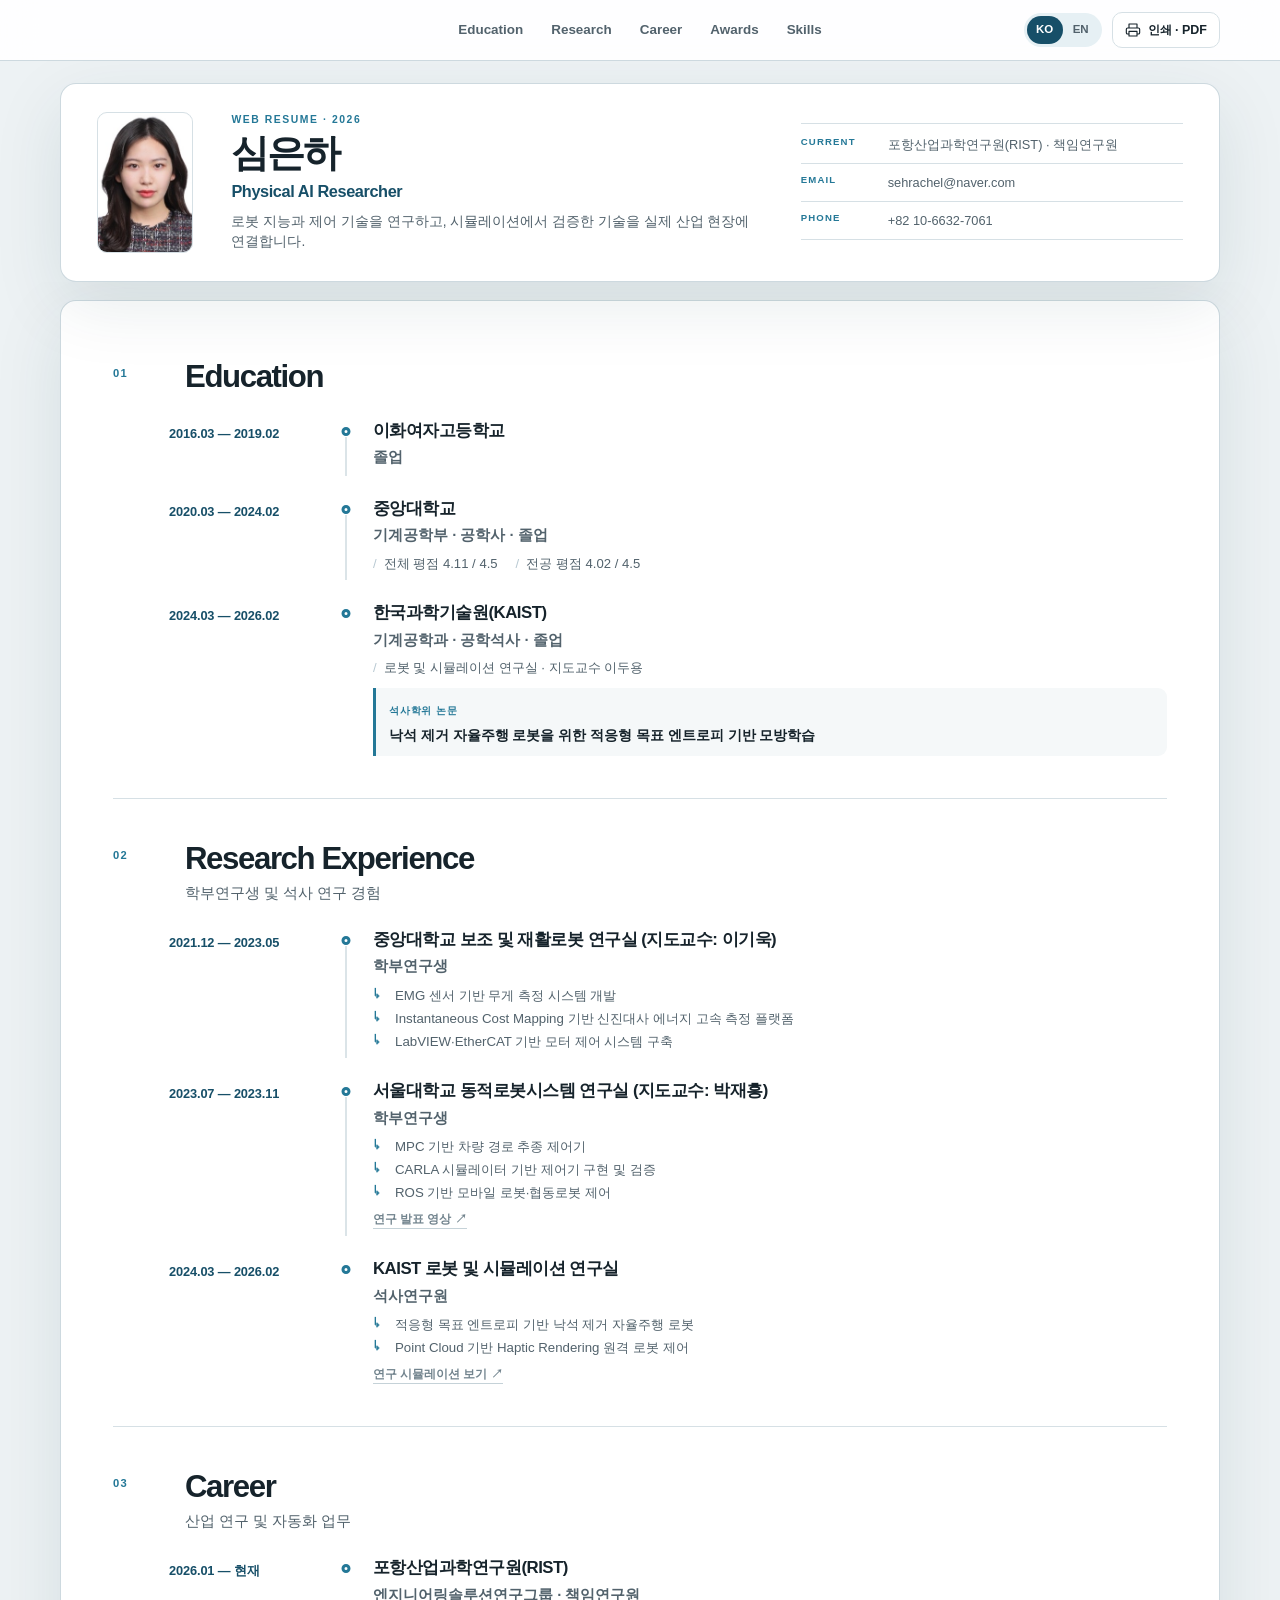
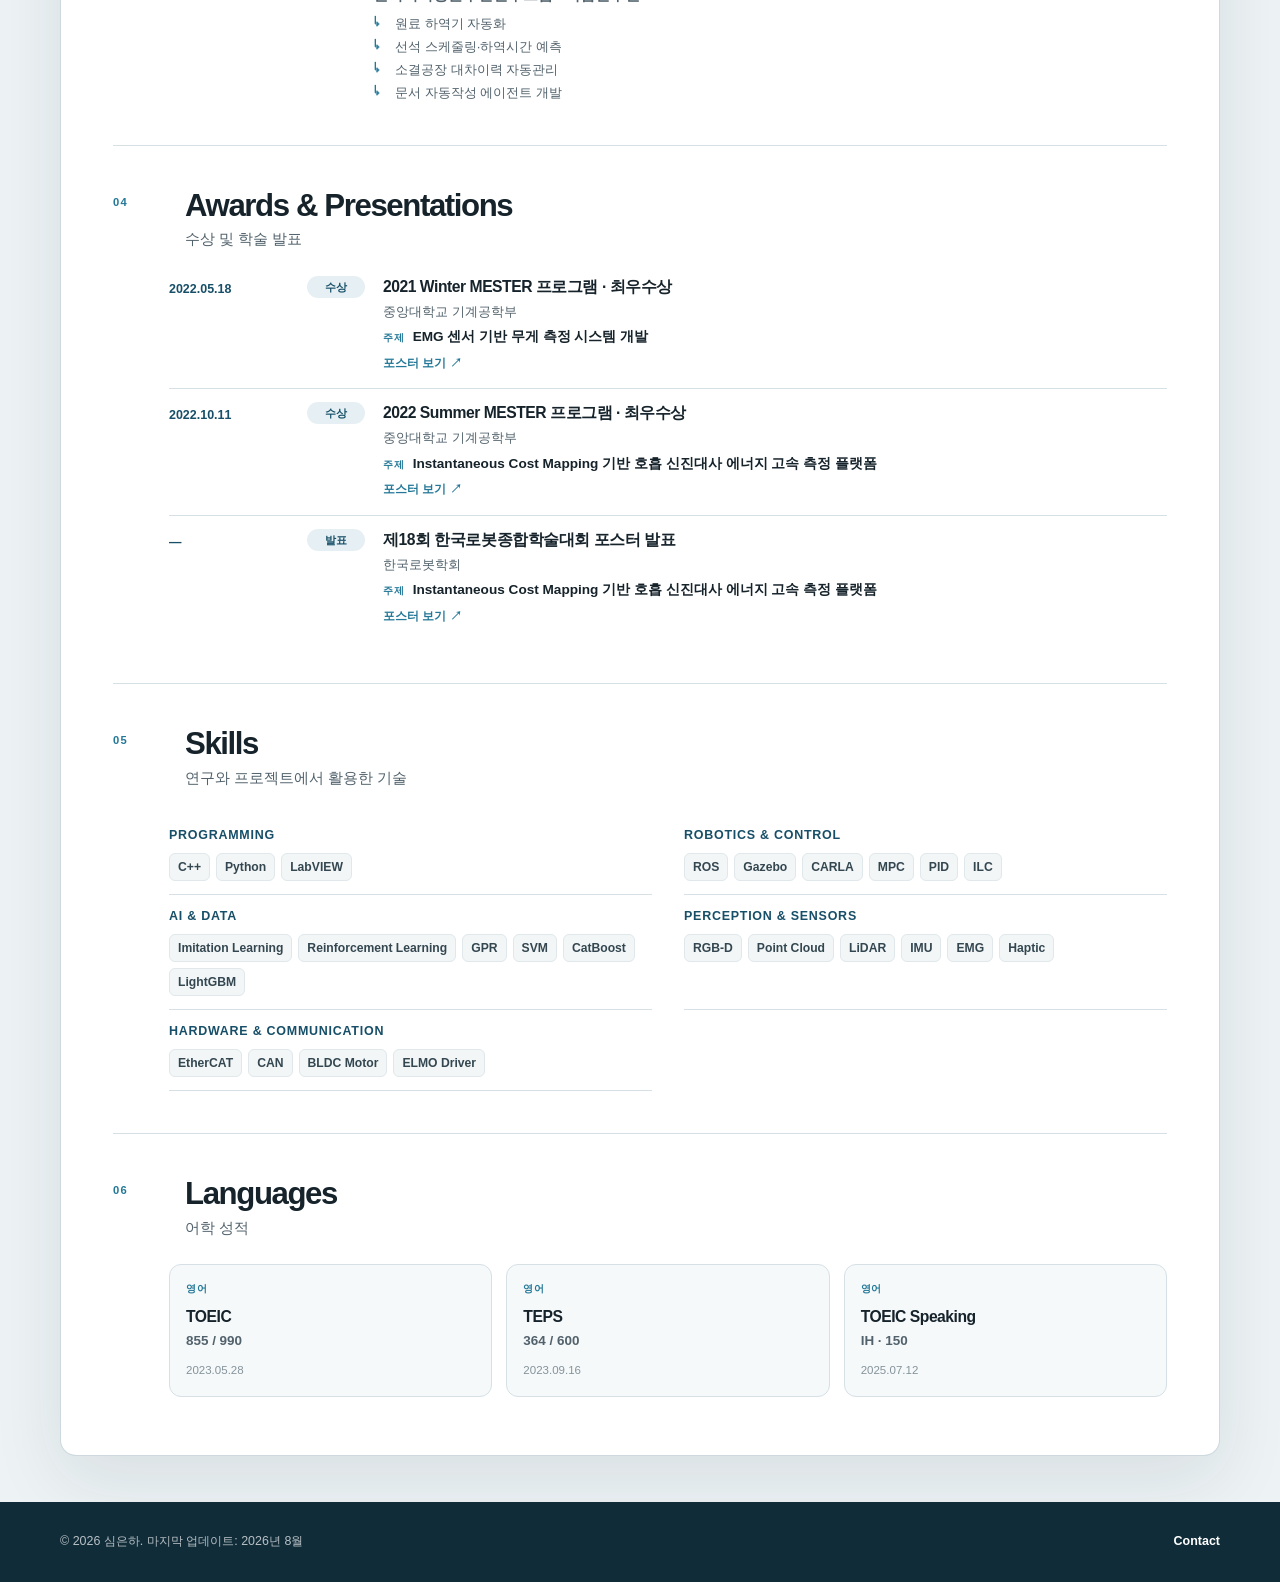
==== index.html @ fd754470 "Add files via upload Deploy web resume" ====
<!doctype html>
<html lang="ko">
  <head>
    <meta charset="UTF-8" />
    <meta name="viewport" content="width=device-width, initial-scale=1.0" />
    <meta
      name="description"
      content="Physical AI와 로봇 시스템을 연구하는 심은하의 웹 이력서입니다."
    />
    <meta name="theme-color" content="#174f68" />
    <meta property="og:type" content="profile" />
    <meta property="og:title" content="심은하 | Web Resume" />
    <meta
      property="og:description"
      content="Education, research experience, career, awards, and technical skills."
    />
    <title>심은하 | Web Resume</title>
    <link rel="stylesheet" href="assets/styles.css" />
    <script src="assets/profile-photo.js" defer></script>
    <script src="assets/resume-data.js" defer></script>
    <script src="assets/app.js" defer></script>
  </head>
  <body>
    <a class="skip-link" href="#main-content">본문으로 바로가기</a>

    <header class="site-header">
      <div class="header-inner">
        <nav class="primary-nav" aria-label="주요 섹션">
          <a href="#education" data-nav="education">Education</a>
          <a href="#research" data-nav="research">Research</a>
          <a href="#career" data-nav="career">Career</a>
          <a href="#awards" data-nav="awards">Awards</a>
          <a href="#skills" data-nav="skills">Skills</a>
        </nav>

        <div class="header-actions">
          <div class="language-switch" role="group" aria-label="언어 선택">
            <button type="button" data-language="ko" aria-pressed="true">KO</button>
            <button type="button" data-language="en" aria-pressed="false">EN</button>
          </div>
          <button class="print-button" id="print-button" type="button">
            <svg viewBox="0 0 24 24" aria-hidden="true">
              <path d="M6 9V3h12v6M6 18H4a2 2 0 0 1-2-2v-5a2 2 0 0 1 2-2h16a2 2 0 0 1 2 2v5a2 2 0 0 1-2 2h-2M6 14h12v7H6z" />
            </svg>
            <span id="print-label">인쇄 · PDF</span>
          </button>
        </div>
      </div>
    </header>

    <main id="main-content">
      <section class="hero" id="top" aria-labelledby="hero-name">
        <div class="page-shell hero-inner">
          <div class="profile-photo-frame">
            <img id="profile-photo" alt="심은하 프로필 사진" />
          </div>
          <div class="hero-copy">
            <p class="eyebrow" id="hero-eyebrow">WEB RESUME · 2026</p>
            <h1 id="hero-name">심은하</h1>
            <p class="hero-role" id="hero-role">Physical AI Researcher</p>
            <p class="hero-summary" id="hero-summary">
              로봇 지능과 제어 기술을 연구하고, 시뮬레이션에서 검증한 기술을 실제 산업 현장에 연결합니다.
            </p>
          </div>

          <aside class="hero-contact" aria-label="연락처와 현재 소속">
            <div class="contact-row">
              <span class="contact-label" id="current-label">CURRENT</span>
              <span id="current-value">포항산업과학연구원(RIST) · 책임연구원</span>
            </div>
            <a class="contact-row" href="mailto:sehrachel@naver.com">
              <span class="contact-label">EMAIL</span>
              <span>sehrachel@naver.com</span>
            </a>
            <div class="contact-row">
              <span class="contact-label" id="phone-label">PHONE</span>
              <span>+82 10-6632-7061</span>
            </div>
          </aside>
        </div>
      </section>

      <div class="page-shell resume-sheet">
        <section class="resume-section" id="education" aria-labelledby="education-title">
          <div class="section-heading">
            <p class="section-number">01</p>
            <div>
              <h2 id="education-title">Education</h2>
            </div>
          </div>
          <div class="timeline" id="education-list"></div>
        </section>

        <section class="resume-section" id="research" aria-labelledby="research-title">
          <div class="section-heading">
            <p class="section-number">02</p>
            <div>
              <h2 id="research-title">Research Experience</h2>
              <p id="research-subtitle">학부연구생 및 석사 연구 경험</p>
            </div>
          </div>
          <div class="timeline" id="research-list"></div>
        </section>

        <section class="resume-section" id="career" aria-labelledby="career-title">
          <div class="section-heading">
            <p class="section-number">03</p>
            <div>
              <h2 id="career-title">Career</h2>
              <p id="career-subtitle">산업 연구 및 자동화 업무</p>
            </div>
          </div>
          <div class="timeline" id="career-list"></div>
        </section>

        <section class="resume-section" id="awards" aria-labelledby="awards-title">
          <div class="section-heading">
            <p class="section-number">04</p>
            <div>
              <h2 id="awards-title">Awards &amp; Presentations</h2>
              <p id="awards-subtitle">수상 및 학술 발표</p>
            </div>
          </div>
          <div class="compact-list" id="awards-list"></div>
        </section>

        <section class="resume-section" id="skills" aria-labelledby="skills-title">
          <div class="section-heading">
            <p class="section-number">05</p>
            <div>
              <h2 id="skills-title">Skills</h2>
              <p id="skills-subtitle">연구와 프로젝트에서 활용한 기술</p>
            </div>
          </div>
          <div class="skill-groups" id="skills-list"></div>
        </section>

        <section class="resume-section" id="languages" aria-labelledby="languages-title">
          <div class="section-heading">
            <p class="section-number">06</p>
            <div>
              <h2 id="languages-title">Languages</h2>
              <p id="languages-subtitle">어학 성적</p>
            </div>
          </div>
          <div class="credential-grid" id="credentials-list"></div>
        </section>
      </div>
    </main>

    <dialog
      class="poster-dialog"
      id="poster-dialog"
      aria-labelledby="poster-dialog-title"
      aria-describedby="poster-dialog-topic"
    >
      <div class="poster-dialog-panel">
        <header class="poster-dialog-header">
          <div>
            <p class="poster-dialog-kicker" id="poster-dialog-kicker">AWARD POSTER</p>
            <h2 id="poster-dialog-title">Poster</h2>
            <p id="poster-dialog-topic"></p>
          </div>
          <button class="poster-close" id="poster-close" type="button" aria-label="포스터 닫기">
            <svg viewBox="0 0 24 24" aria-hidden="true">
              <path d="M5 5l14 14M19 5L5 19" />
            </svg>
          </button>
        </header>
        <div class="poster-viewer">
          <img id="poster-dialog-image" alt="" />
        </div>
      </div>
    </dialog>

    <footer class="site-footer">
      <div class="page-shell footer-inner">
        <p id="footer-copy">© 2026 심은하. 마지막 업데이트: 2026년 8월</p>
        <a href="mailto:sehrachel@naver.com" id="footer-contact">Contact</a>
      </div>
    </footer>
  </body>
</html>
---- assets/styles.css ----
:root {
  --ink: #16232b;
  --ink-soft: #52626c;
  --paper: #ffffff;
  --canvas: #edf2f4;
  --line: #d6e0e5;
  --line-strong: #b8c9d2;
  --steel: #174f68;
  --steel-bright: #247897;
  --steel-pale: #e6f0f4;
  --shadow: 0 22px 70px rgba(21, 56, 71, 0.1);
  --radius: 16px;
  --content-width: 1160px;
}

*,
*::before,
*::after {
  box-sizing: border-box;
}

html {
  scroll-behavior: smooth;
  scroll-padding-top: 88px;
}

body {
  margin: 0;
  color: var(--ink);
  background: var(--canvas);
  font-family:
    Pretendard,
    "Apple SD Gothic Neo",
    "Noto Sans KR",
    Inter,
    -apple-system,
    BlinkMacSystemFont,
    "Segoe UI",
    sans-serif;
  font-size: 15px;
  line-height: 1.5;
  word-break: keep-all;
  -webkit-font-smoothing: antialiased;
}

a {
  color: inherit;
}

button,
a {
  -webkit-tap-highlight-color: transparent;
}

button {
  font: inherit;
}

.skip-link {
  position: fixed;
  z-index: 100;
  top: 8px;
  left: 8px;
  padding: 10px 14px;
  color: white;
  background: var(--steel);
  border-radius: 8px;
  transform: translateY(-150%);
  transition: transform 160ms ease;
}

.skip-link:focus {
  transform: translateY(0);
}

.page-shell,
.header-inner {
  width: min(calc(100% - 40px), var(--content-width));
  margin-inline: auto;
}

.site-header {
  position: sticky;
  z-index: 20;
  top: 0;
  background: color-mix(in srgb, var(--paper) 92%, transparent);
  border-bottom: 1px solid rgba(184, 201, 210, 0.7);
  backdrop-filter: blur(16px);
}

.header-inner {
  min-height: 60px;
  display: grid;
  grid-template-columns: 1fr auto 1fr;
  align-items: center;
  gap: 28px;
}

.primary-nav {
  display: flex;
  grid-column: 2;
  align-items: center;
  justify-content: center;
  gap: clamp(14px, 2.4vw, 28px);
}

.primary-nav a {
  position: relative;
  color: var(--ink-soft);
  font-size: 0.84rem;
  font-weight: 700;
  text-decoration: none;
}

.primary-nav a::after {
  position: absolute;
  right: 0;
  bottom: -7px;
  left: 0;
  height: 2px;
  content: "";
  background: var(--steel-bright);
  transform: scaleX(0);
  transition: transform 160ms ease;
}

.primary-nav a:hover::after,
.primary-nav a:focus-visible::after {
  transform: scaleX(1);
}

.header-actions {
  display: flex;
  grid-column: 3;
  align-items: center;
  justify-self: end;
  gap: 10px;
}

.language-switch {
  display: inline-flex;
  padding: 3px;
  background: var(--steel-pale);
  border-radius: 999px;
}

.language-switch button {
  min-width: 36px;
  padding: 5px 9px;
  color: var(--ink-soft);
  background: transparent;
  border: 0;
  border-radius: 999px;
  cursor: pointer;
  font-size: 0.72rem;
  font-weight: 800;
}

.language-switch button[aria-pressed="true"] {
  color: white;
  background: var(--steel);
}

.print-button {
  display: inline-flex;
  align-items: center;
  gap: 7px;
  padding: 8px 12px;
  color: var(--ink);
  background: var(--paper);
  border: 1px solid var(--line);
  border-radius: 10px;
  cursor: pointer;
  font-size: 0.78rem;
  font-weight: 700;
}

.print-button:hover {
  border-color: var(--steel-bright);
}

.print-button svg {
  width: 16px;
  fill: none;
  stroke: currentColor;
  stroke-linecap: round;
  stroke-linejoin: round;
  stroke-width: 1.7;
}

.hero {
  position: relative;
  color: var(--ink);
  background: var(--canvas);
}

.hero-inner {
  position: relative;
  z-index: 1;
  display: grid;
  grid-template-columns: 96px minmax(0, 1fr) minmax(280px, 0.72fr);
  gap: clamp(24px, 3vw, 40px);
  align-items: center;
  margin-top: 22px;
  padding: 28px 36px;
  background: var(--paper);
  border: 1px solid rgba(184, 201, 210, 0.7);
  border-radius: var(--radius);
  box-shadow: var(--shadow);
}

.profile-photo-frame {
  align-self: stretch;
  width: 96px;
  min-height: 122px;
  overflow: hidden;
  background: #e7edf0;
  border: 1px solid var(--line);
  border-radius: 10px;
}

.profile-photo-frame img {
  display: block;
  width: 100%;
  height: 100%;
  object-fit: cover;
  object-position: center top;
}

.eyebrow {
  margin: 0 0 6px;
  color: var(--steel-bright);
  font-size: 0.65rem;
  font-weight: 800;
  letter-spacing: 0.15em;
}

.hero h1 {
  margin: 0;
  font-size: clamp(1.8rem, 3vw, 2.35rem);
  line-height: 1.05;
  letter-spacing: -0.055em;
}

.hero-role {
  margin: 6px 0 0;
  color: var(--steel);
  font-size: 1.02rem;
  font-weight: 700;
  letter-spacing: -0.025em;
}

.hero-summary {
  max-width: 580px;
  margin: 8px 0 0;
  color: var(--ink-soft);
  font-size: 0.86rem;
  line-height: 1.5;
}

.hero-contact {
  padding: 2px 0;
  border-top: 1px solid var(--line);
}

.contact-row {
  display: grid;
  grid-template-columns: 72px 1fr;
  gap: 15px;
  padding: 9px 0;
  color: var(--ink-soft);
  border-bottom: 1px solid var(--line);
  font-size: 0.8rem;
  text-decoration: none;
}

a.contact-row:hover span:last-child {
  color: var(--steel-bright);
}

.contact-label {
  color: var(--steel-bright);
  font-size: 0.6rem;
  font-weight: 800;
  letter-spacing: 0.12em;
}

.resume-sheet {
  margin-block: 18px 46px;
  padding: clamp(30px, 4.5vw, 52px);
  background: var(--paper);
  border: 1px solid rgba(184, 201, 210, 0.7);
  border-radius: var(--radius);
  box-shadow: var(--shadow);
}

.resume-section {
  padding-block: 6px 42px;
  scroll-margin-top: 90px;
}

.resume-section + .resume-section {
  padding-top: 42px;
  border-top: 1px solid var(--line);
}

.resume-section:last-child {
  padding-bottom: 6px;
}

.section-heading {
  display: grid;
  grid-template-columns: 52px 1fr;
  gap: 20px;
  margin-bottom: 25px;
}

.section-number {
  margin: 6px 0 0;
  color: var(--steel-bright);
  font-size: 0.7rem;
  font-weight: 850;
  letter-spacing: 0.12em;
}

.section-heading h2 {
  margin: 0;
  font-size: clamp(1.5rem, 2.6vw, 1.95rem);
  line-height: 1.15;
  letter-spacing: -0.045em;
}

.section-heading div > p {
  margin: 5px 0 0;
  color: var(--ink-soft);
  font-size: 0.92rem;
}

.timeline {
  --date-column: 150px;
  margin-left: 56px;
}

.timeline-item {
  position: relative;
  display: grid;
  grid-template-columns: var(--date-column) 22px minmax(0, 1fr);
  gap: 16px;
  min-height: 0;
  padding-bottom: 29px;
}

.timeline-item:last-child {
  min-height: 0;
  padding-bottom: 0;
}

.timeline-item > time {
  padding-top: 4px;
  color: var(--steel);
  font-size: 0.8rem;
  font-variant-numeric: tabular-nums;
  font-weight: 800;
  letter-spacing: -0.01em;
}

.timeline-marker {
  position: relative;
}

.timeline-marker::before {
  position: absolute;
  z-index: 2;
  top: 7px;
  left: 50%;
  width: 9px;
  height: 9px;
  content: "";
  background: var(--paper);
  border: 3px solid var(--steel-bright);
  border-radius: 50%;
  transform: translateX(-50%);
}

.timeline-marker::after {
  position: absolute;
  top: 17px;
  bottom: -7px;
  left: 50%;
  width: 1px;
  content: "";
  background: var(--line-strong);
  transform: translateX(-50%);
}

.timeline-item:last-child .timeline-marker::after {
  display: none;
}

.timeline-content h3,
.compact-item h3,
.skill-group h3,
.credential-card h3 {
  margin: 0;
  line-height: 1.35;
  letter-spacing: -0.03em;
}

.timeline-content h3 {
  font-size: 1.05rem;
}

.item-title {
  margin: 4px 0 0;
  color: var(--ink-soft);
  font-size: 0.93rem;
  font-weight: 650;
}

.meta-list {
  display: flex;
  flex-wrap: wrap;
  gap: 5px 18px;
  margin: 7px 0 0;
  padding: 0;
  color: var(--ink-soft);
  font-size: 0.82rem;
  list-style: none;
}

.meta-list li::before {
  margin-right: 7px;
  color: var(--line-strong);
  content: "/";
}

.thesis-block {
  margin-top: 10px;
  padding: 10px 13px;
  background: #f5f8f9;
  border-left: 3px solid var(--steel-bright);
  border-radius: 0 9px 9px 0;
}

.thesis-block span {
  color: var(--steel-bright);
  font-size: 0.65rem;
  font-weight: 850;
  letter-spacing: 0.08em;
}

.thesis-block p {
  margin: 4px 0 0;
  font-size: 0.86rem;
  font-weight: 600;
  line-height: 1.55;
}

.project-list {
  display: grid;
  gap: 4px;
  margin-top: 9px;
}

.project-list p {
  display: grid;
  grid-template-columns: 18px 1fr;
  gap: 4px;
  margin: 0;
  color: var(--ink-soft);
  font-size: 0.83rem;
  line-height: 1.42;
}

.project-list span {
  color: var(--steel-bright);
  font-weight: 800;
}

.experience-links {
  display: flex;
  flex-wrap: wrap;
  gap: 10px;
  margin-top: 8px;
}

.experience-links a {
  display: inline-flex;
  align-items: center;
  gap: 4px;
  color: #71838d;
  border-bottom: 1px solid #c5d2d8;
  font-size: 0.72rem;
  font-weight: 700;
  text-decoration: none;
}

.experience-links a:hover,
.experience-links a:focus-visible {
  color: var(--steel-bright);
  border-bottom-color: var(--steel-bright);
}

.compact-list {
  margin-left: 56px;
}

.compact-item {
  display: grid;
  grid-template-columns: 120px 58px 1fr;
  gap: 18px;
  align-items: start;
  padding: 13px 0;
  border-bottom: 1px solid var(--line);
}

.compact-item:first-child {
  padding-top: 0;
}

.compact-item:last-child {
  border-bottom: 0;
}

.compact-item time {
  padding-top: 4px;
  color: var(--steel);
  font-size: 0.78rem;
  font-variant-numeric: tabular-nums;
  font-weight: 800;
}

.type-chip {
  display: inline-flex;
  justify-content: center;
  padding: 3px 8px;
  color: var(--steel);
  background: var(--steel-pale);
  border-radius: 999px;
  font-size: 0.67rem;
  font-weight: 800;
}

.compact-item h3 {
  font-size: 0.98rem;
}

.compact-item p {
  margin: 5px 0 0;
  color: var(--ink-soft);
  font-size: 0.82rem;
}

.compact-item .award-topic {
  margin-top: 6px;
  color: var(--ink);
  font-size: 0.85rem;
  font-weight: 650;
}

.award-topic > span {
  margin-right: 8px;
  color: var(--steel-bright);
  font-size: 0.64rem;
  font-weight: 850;
  letter-spacing: 0.08em;
}

.poster-action {
  display: inline-flex;
  align-items: center;
  gap: 4px;
  margin-top: 7px;
  padding: 0 0 2px;
  color: var(--steel-bright);
  background: transparent;
  border: 0;
  border-bottom: 1px solid transparent;
  cursor: pointer;
  font-size: 0.72rem;
  font-weight: 800;
}

.poster-action:hover,
.poster-action:focus-visible {
  border-bottom-color: currentColor;
}

.skill-groups {
  display: grid;
  grid-template-columns: repeat(2, minmax(0, 1fr));
  gap: 0 32px;
  margin-left: 56px;
}

.skill-group {
  padding: 13px 0;
  border-bottom: 1px solid var(--line);
}

.skill-group h3 {
  color: var(--steel);
  font-size: 0.78rem;
  text-transform: uppercase;
  letter-spacing: 0.06em;
}

.tag-list {
  display: flex;
  flex-wrap: wrap;
  gap: 6px;
  margin-top: 9px;
}

.tag-list span {
  padding: 4px 8px;
  color: #344750;
  background: #f2f6f7;
  border: 1px solid #e0e8eb;
  border-radius: 6px;
  font-size: 0.76rem;
  font-weight: 650;
}

.credential-grid {
  display: grid;
  grid-template-columns: repeat(3, minmax(0, 1fr));
  gap: 14px;
  margin-left: 56px;
}

.credential-card {
  min-height: 125px;
  padding: 16px;
  background: #f6f9fa;
  border: 1px solid var(--line);
  border-radius: 12px;
}

.credential-type {
  margin: 0 0 9px;
  color: var(--steel-bright);
  font-size: 0.65rem;
  font-weight: 850;
  letter-spacing: 0.08em;
  text-transform: uppercase;
}

.credential-card h3 {
  font-size: 0.98rem;
}

.credential-score {
  margin: 4px 0 0;
  color: var(--ink-soft);
  font-size: 0.84rem;
  font-weight: 650;
}

.credential-card time {
  display: block;
  margin-top: 11px;
  color: #84939b;
  font-size: 0.72rem;
  font-variant-numeric: tabular-nums;
}

.site-footer {
  color: rgba(255, 255, 255, 0.7);
  background: #102c39;
}

body.modal-open {
  overflow: hidden;
}

.poster-dialog {
  width: min(1120px, calc(100% - 40px));
  max-width: none;
  height: calc(100% - 40px);
  max-height: none;
  margin: auto;
  padding: 0;
  overflow: hidden;
  background: transparent;
  border: 0;
}

.poster-dialog::backdrop {
  background: rgba(8, 23, 31, 0.78);
  backdrop-filter: blur(5px);
}

.poster-dialog-panel {
  display: flex;
  flex-direction: column;
  height: 100%;
  overflow: hidden;
  background: var(--paper);
  border-radius: 16px;
  box-shadow: 0 30px 100px rgba(0, 0, 0, 0.3);
}

.poster-dialog-header {
  display: flex;
  flex: 0 0 auto;
  align-items: flex-start;
  justify-content: space-between;
  gap: 24px;
  padding: 22px 25px 20px;
  border-bottom: 1px solid var(--line);
}

.poster-dialog-kicker {
  margin: 0 0 5px;
  color: var(--steel-bright);
  font-size: 0.62rem;
  font-weight: 850;
  letter-spacing: 0.12em;
}

.poster-dialog-header h2 {
  margin: 0;
  font-size: 1.15rem;
  line-height: 1.35;
  letter-spacing: -0.025em;
}

.poster-dialog-header div > p:last-child {
  margin: 5px 0 0;
  color: var(--ink-soft);
  font-size: 0.8rem;
}

.poster-close {
  display: grid;
  flex: 0 0 auto;
  width: 38px;
  height: 38px;
  padding: 0;
  color: var(--ink);
  background: #f0f4f6;
  border: 0;
  border-radius: 50%;
  cursor: pointer;
  place-items: center;
}

.poster-close:hover {
  color: white;
  background: var(--steel);
}

.poster-close svg {
  width: 18px;
  fill: none;
  stroke: currentColor;
  stroke-linecap: round;
  stroke-width: 1.8;
}

.poster-viewer {
  flex: 1 1 auto;
  overflow: auto;
  padding: 28px;
  background: #dfe6e9;
  text-align: center;
}

.poster-viewer img {
  display: block;
  width: min(900px, 100%);
  height: auto;
  margin: 0 auto;
  background: white;
  box-shadow: 0 16px 50px rgba(16, 44, 57, 0.18);
}

.footer-inner {
  display: flex;
  align-items: center;
  justify-content: space-between;
  min-height: 80px;
  gap: 30px;
  font-size: 0.78rem;
}

.footer-inner p {
  margin: 0;
}

.footer-inner a {
  color: white;
  font-weight: 750;
  text-decoration: none;
}

:focus-visible {
  outline: 3px solid #69c8e3;
  outline-offset: 3px;
}

@media (max-width: 940px) {
  .header-inner {
    grid-template-columns: 1fr auto;
  }

  .primary-nav {
    order: 3;
    grid-column: 1 / -1;
    justify-content: flex-start;
    overflow-x: auto;
    min-width: 0;
    padding: 10px 0 13px;
    border-top: 1px solid var(--line);
    scrollbar-width: none;
  }

  .primary-nav::-webkit-scrollbar {
    display: none;
  }

  .header-actions {
    grid-column: 2;
    justify-self: end;
  }

  .hero-inner {
    grid-template-columns: 90px minmax(0, 1fr);
    gap: 24px;
    padding: 28px;
  }

  .profile-photo-frame {
    width: 90px;
    min-height: 116px;
  }

  .hero-contact {
    grid-column: 1 / -1;
    max-width: none;
  }

  .credential-grid {
    grid-template-columns: repeat(2, minmax(0, 1fr));
  }
}

@media (max-width: 700px) {
  html {
    scroll-padding-top: 116px;
  }

  body {
    font-size: 15px;
  }

  .page-shell,
  .header-inner {
    width: min(calc(100% - 28px), var(--content-width));
  }

  .header-inner {
    gap: 14px;
  }

  .print-button span {
    display: none;
  }

  .print-button {
    padding: 8px;
  }

  .hero-inner {
    grid-template-columns: 82px minmax(0, 1fr);
    gap: 18px;
    margin-top: 16px;
    padding: 20px 18px;
  }

  .profile-photo-frame {
    width: 82px;
    min-height: 106px;
  }

  .hero h1 {
    font-size: clamp(1.9rem, 10vw, 2.35rem);
  }

  .hero-role {
    margin-top: 7px;
    font-size: 0.9rem;
  }

  .hero-summary {
    margin-top: 9px;
    font-size: 0.78rem;
  }

  .contact-row {
    grid-template-columns: 66px 1fr;
  }

  .resume-sheet {
    width: 100%;
    margin: 16px 0 0;
    padding: 34px 20px 42px;
    border: 0;
    border-radius: 0;
    box-shadow: none;
  }

  .resume-section,
  .resume-section + .resume-section {
    padding-block: 38px;
  }

  .resume-section:first-child {
    padding-top: 0;
  }

  .resume-section:last-child {
    padding-bottom: 0;
  }

  .section-heading {
    grid-template-columns: 34px 1fr;
    gap: 8px;
    margin-bottom: 24px;
  }

  .timeline,
  .compact-list,
  .skill-groups,
  .credential-grid {
    margin-left: 0;
  }

  .timeline-item {
    grid-template-columns: 18px minmax(0, 1fr);
    gap: 13px;
    padding-bottom: 30px;
  }

  .timeline-item > time {
    grid-column: 2;
    grid-row: 1;
    padding: 0;
    font-size: 0.74rem;
  }

  .timeline-marker {
    grid-column: 1;
    grid-row: 1 / span 2;
  }

  .timeline-marker::before {
    top: 6px;
  }

  .timeline-marker::after {
    top: 16px;
    bottom: -15px;
  }

  .timeline-content {
    grid-column: 2;
    grid-row: 2;
  }

  .timeline-content h3 {
    font-size: 1.05rem;
  }

  .compact-item {
    grid-template-columns: 78px 51px 1fr;
    gap: 9px;
  }

  .skill-groups {
    grid-template-columns: 1fr;
  }

  .credential-grid {
    grid-template-columns: repeat(2, minmax(0, 1fr));
    gap: 10px;
  }

  .credential-card {
    min-height: 155px;
    padding: 16px;
  }

  .poster-dialog {
    width: 100%;
    height: 100%;
    margin: 0;
  }

  .poster-dialog-panel {
    border-radius: 0;
  }

  .poster-dialog-header {
    padding: 16px;
  }

  .poster-dialog-header h2 {
    font-size: 1rem;
  }

  .poster-viewer {
    padding: 10px;
  }

  .footer-inner {
    align-items: flex-start;
    flex-direction: column;
    justify-content: center;
    gap: 8px;
  }
}

@media (max-width: 430px) {
  .language-switch button {
    min-width: 32px;
    padding-inline: 7px;
  }

  .primary-nav {
    gap: 19px;
  }

  .compact-item {
    grid-template-columns: 1fr auto;
  }

  .compact-item time {
    grid-column: 1;
  }

  .type-chip {
    grid-column: 2;
    grid-row: 1;
  }

  .compact-item div {
    grid-column: 1 / -1;
  }

  .credential-grid {
    grid-template-columns: 1fr;
  }

  .credential-card {
    min-height: auto;
  }
}

@media (prefers-reduced-motion: reduce) {
  *,
  *::before,
  *::after {
    scroll-behavior: auto !important;
    transition-duration: 0.01ms !important;
  }
}

@page {
  size: A4;
  margin: 13mm 14mm;
}

@media print {
  :root {
    --ink: #101820;
    --ink-soft: #46535a;
    --line: #d7dde0;
    --steel: #174f68;
    --steel-bright: #174f68;
  }

  html,
  body {
    width: 100%;
    color: var(--ink);
    background: white;
    font-size: 10.5pt;
  }

  .site-header,
  .site-footer,
  .skip-link,
  .poster-dialog,
  .experience-links {
    display: none !important;
  }

  .page-shell {
    width: 100%;
  }

  .hero {
    color: var(--ink);
    background: white;
    border-bottom: 2px solid var(--steel);
  }

  .hero::before {
    display: none;
  }

  .hero-inner {
    display: grid;
    grid-template-columns: 24mm 1.1fr 0.8fr;
    gap: 5mm;
    align-items: center;
    margin: 0;
    padding: 0 0 8mm;
    border: 0;
    border-radius: 0;
    box-shadow: none;
  }

  .profile-photo-frame {
    width: 24mm;
    min-height: 31mm;
    border-radius: 2mm;
  }

  .eyebrow {
    color: var(--steel);
    margin-bottom: 2mm;
    font-size: 6pt;
  }

  .hero h1 {
    color: var(--ink);
    font-size: 25pt;
  }

  .hero-role {
    margin-top: 2mm;
    color: var(--steel);
    font-size: 11pt;
  }

  .hero-summary {
    margin-top: 2mm;
    color: var(--ink-soft);
    font-size: 8pt;
  }

  .hero-contact {
    grid-column: auto;
    border-top-color: var(--line);
  }

  .contact-row {
    padding: 8px 0;
    color: var(--ink-soft);
    border-bottom-color: var(--line);
    font-size: 8.5pt;
  }

  .contact-label {
    color: var(--steel);
  }

  .resume-sheet {
    margin: 0;
    padding: 10mm 0 0;
    border: 0;
    border-radius: 0;
    box-shadow: none;
  }

  .resume-section,
  .resume-section + .resume-section {
    padding-block: 7mm;
  }

  .resume-section:first-child {
    padding-top: 0;
  }

  .section-heading {
    grid-template-columns: 34px 1fr;
    gap: 6px;
    margin-bottom: 6mm;
  }

  .section-heading h2 {
    font-size: 17pt;
  }

  .section-heading div > p {
    margin-top: 3px;
    font-size: 8.5pt;
  }

  .timeline,
  .compact-list,
  .skill-groups,
  .credential-grid {
    margin-left: 40px;
  }

  .timeline {
    --date-column: 125px;
  }

  .timeline-item {
    min-height: auto;
    grid-template-columns: var(--date-column) 18px 1fr;
    gap: 12px;
    padding-bottom: 6mm;
    break-inside: avoid;
  }

  .timeline-item > time,
  .compact-item time {
    font-size: 8pt;
  }

  .timeline-content h3 {
    font-size: 11pt;
  }

  .item-title {
    margin-top: 2px;
    font-size: 8.5pt;
  }

  .meta-list,
  .project-list p,
  .thesis-block p {
    font-size: 8pt;
  }

  .thesis-block {
    margin-top: 8px;
    padding: 7px 10px;
  }

  .compact-item,
  .skill-group,
  .credential-card {
    break-inside: avoid;
  }

  .compact-item {
    padding: 10px 0;
  }

  .skill-groups {
    gap: 0 22px;
  }

  .skill-group {
    padding: 10px 0;
  }

  .tag-list {
    gap: 4px;
    margin-top: 7px;
  }

  .tag-list span {
    padding: 2px 6px;
    font-size: 7.5pt;
  }

  .credential-grid {
    grid-template-columns: repeat(3, minmax(0, 1fr));
    gap: 7px;
  }

  .credential-card {
    min-height: 105px;
    padding: 10px;
  }

  .credential-card time {
    margin-top: 8px;
  }

  a {
    text-decoration: none;
  }
}
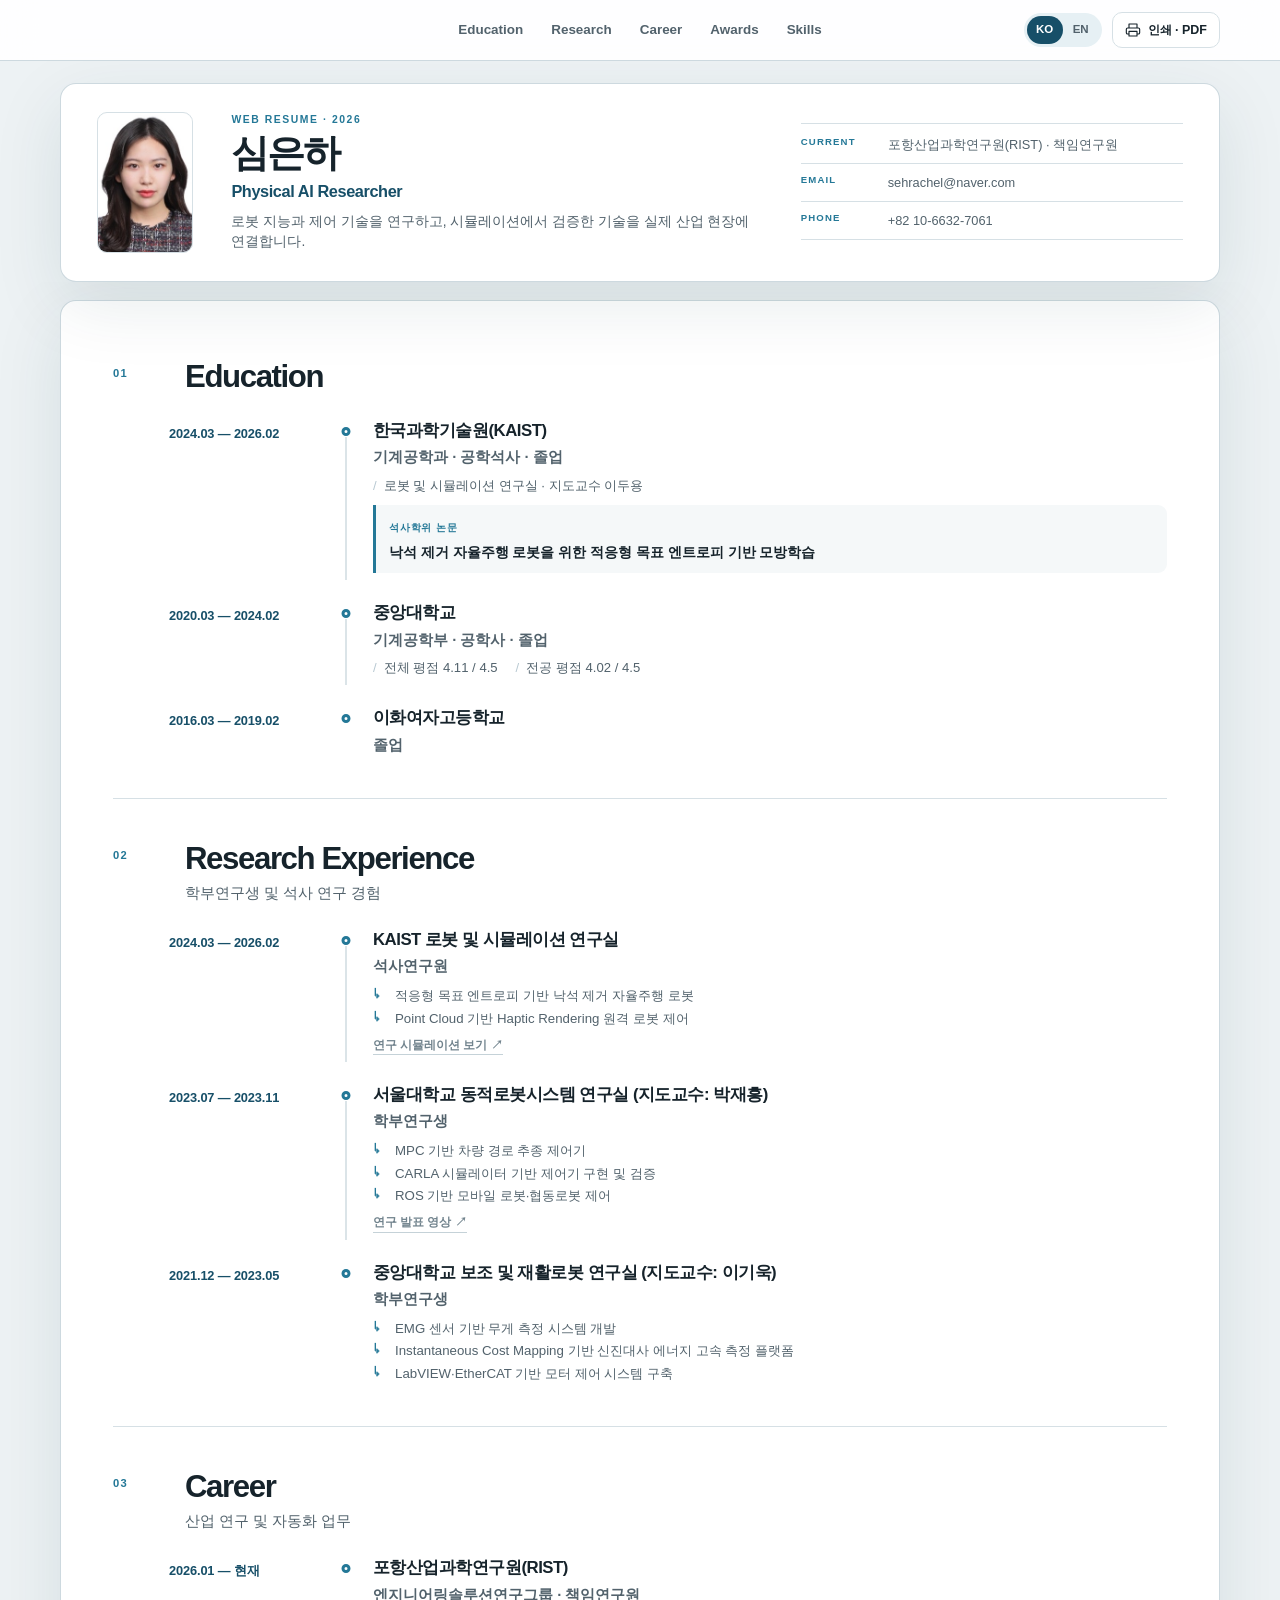
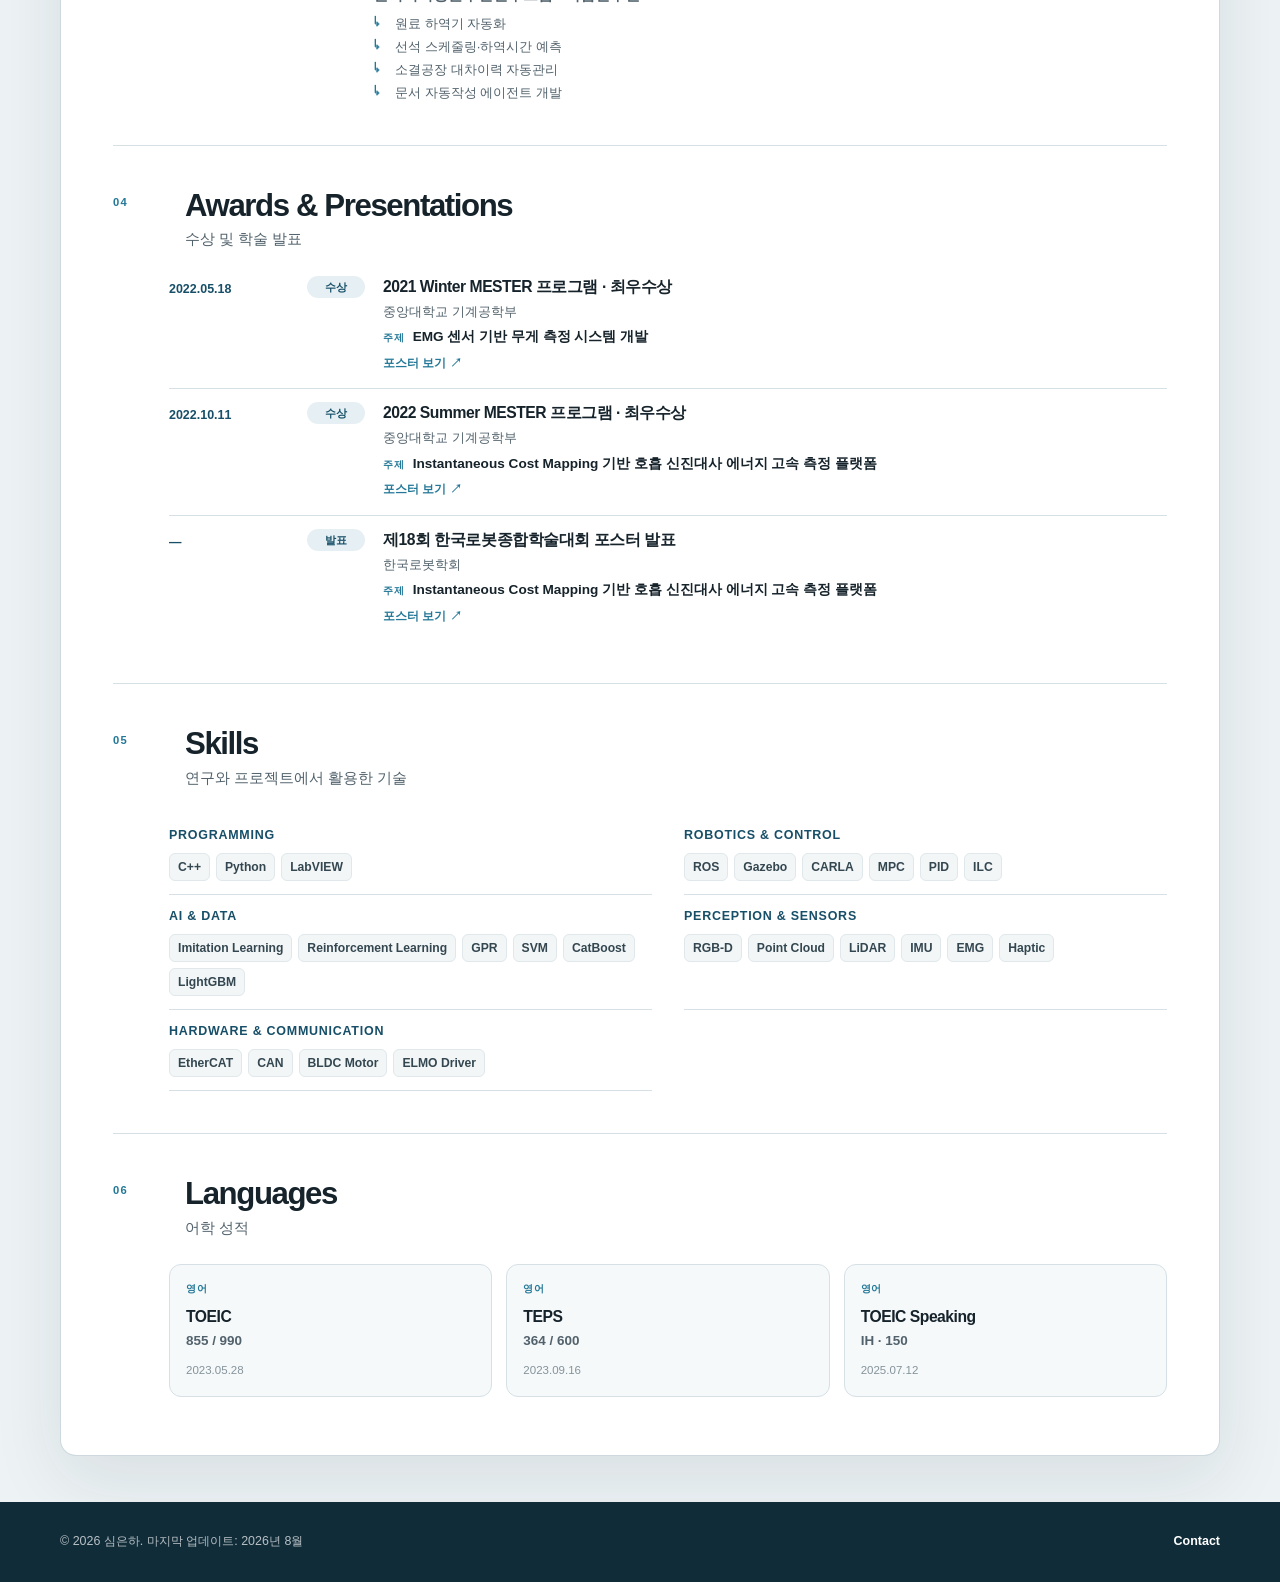
==== commit c26f5f05: "Add files via upload" ====
--- a/index.html
+++ b/index.html
@@ -15,10 +15,10 @@
       content="Education, research experience, career, awards, and technical skills."
     />
     <title>심은하 | Web Resume</title>
-    <link rel="stylesheet" href="assets/styles.css" />
-    <script src="assets/profile-photo.js" defer></script>
-    <script src="assets/resume-data.js" defer></script>
-    <script src="assets/app.js" defer></script>
+    <link rel="stylesheet" href="assets/styles.css?v=2.11" />
+    <script src="assets/profile-photo.js?v=2.11" defer></script>
+    <script src="assets/resume-data.js?v=2.11" defer></script>
+    <script src="assets/app.js?v=2.11" defer></script>
   </head>
   <body>
     <a class="skip-link" href="#main-content">본문으로 바로가기</a>
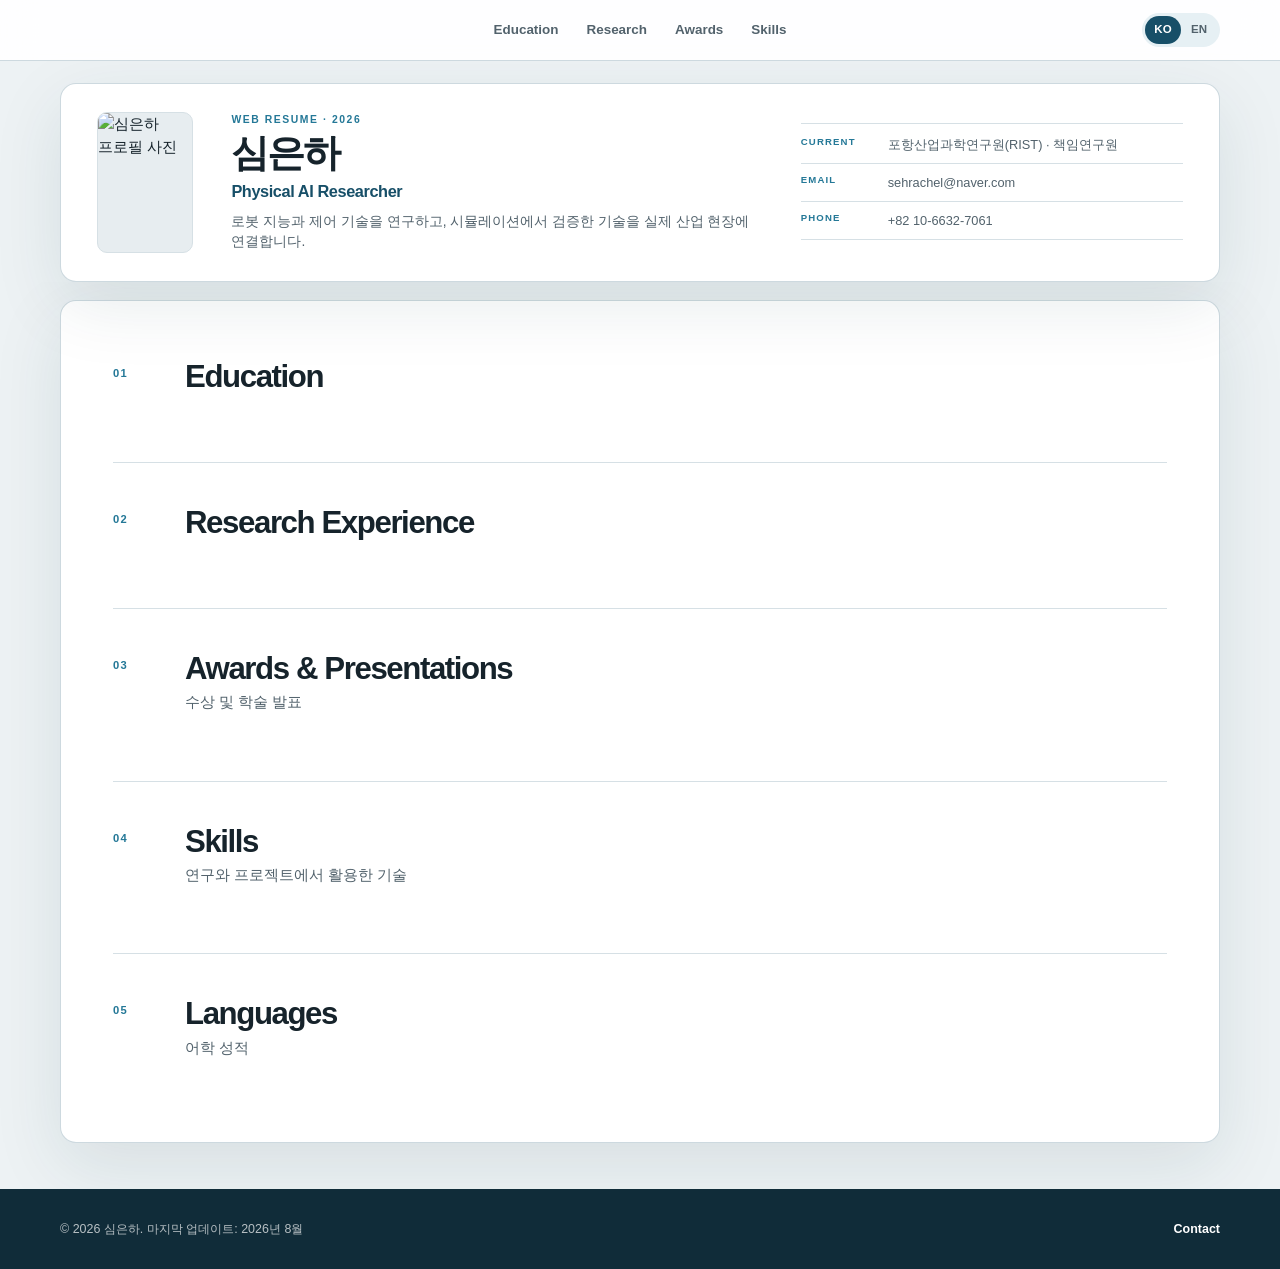
==== commit 60fb483c: "Add files via upload" ====
--- a/index.html
+++ b/index.html
@@ -15,10 +15,10 @@
       content="Education, research experience, career, awards, and technical skills."
     />
     <title>심은하 | Web Resume</title>
-    <link rel="stylesheet" href="assets/styles.css?v=2.11" />
-    <script src="assets/profile-photo.js?v=2.11" defer></script>
-    <script src="assets/resume-data.js?v=2.11" defer></script>
-    <script src="assets/app.js?v=2.11" defer></script>
+    <link rel="stylesheet" href="assets/styles.css?v=2.29" />
+    <script src="assets/profile-photo.js?v=2.29" defer></script>
+    <script src="assets/resume-data.js?v=2.29" defer></script>
+    <script src="assets/app.js?v=2.29" defer></script>
   </head>
   <body>
     <a class="skip-link" href="#main-content">본문으로 바로가기</a>
@@ -28,7 +28,6 @@
         <nav class="primary-nav" aria-label="주요 섹션">
           <a href="#education" data-nav="education">Education</a>
           <a href="#research" data-nav="research">Research</a>
-          <a href="#career" data-nav="career">Career</a>
           <a href="#awards" data-nav="awards">Awards</a>
           <a href="#skills" data-nav="skills">Skills</a>
         </nav>
@@ -38,12 +37,6 @@
             <button type="button" data-language="ko" aria-pressed="true">KO</button>
             <button type="button" data-language="en" aria-pressed="false">EN</button>
           </div>
-          <button class="print-button" id="print-button" type="button">
-            <svg viewBox="0 0 24 24" aria-hidden="true">
-              <path d="M6 9V3h12v6M6 18H4a2 2 0 0 1-2-2v-5a2 2 0 0 1 2-2h16a2 2 0 0 1 2 2v5a2 2 0 0 1-2 2h-2M6 14h12v7H6z" />
-            </svg>
-            <span id="print-label">인쇄 · PDF</span>
-          </button>
         </div>
       </div>
     </header>
@@ -52,7 +45,7 @@
       <section class="hero" id="top" aria-labelledby="hero-name">
         <div class="page-shell hero-inner">
           <div class="profile-photo-frame">
-            <img id="profile-photo" alt="심은하 프로필 사진" />
+            <img id="profile-photo" alt="심은하 프로필 사진" draggable="false" />
           </div>
           <div class="hero-copy">
             <p class="eyebrow" id="hero-eyebrow">WEB RESUME · 2026</p>
@@ -96,26 +89,14 @@
             <p class="section-number">02</p>
             <div>
               <h2 id="research-title">Research Experience</h2>
-              <p id="research-subtitle">학부연구생 및 석사 연구 경험</p>
             </div>
           </div>
           <div class="timeline" id="research-list"></div>
         </section>
 
-        <section class="resume-section" id="career" aria-labelledby="career-title">
+        <section class="resume-section" id="awards" aria-labelledby="awards-title">
           <div class="section-heading">
             <p class="section-number">03</p>
-            <div>
-              <h2 id="career-title">Career</h2>
-              <p id="career-subtitle">산업 연구 및 자동화 업무</p>
-            </div>
-          </div>
-          <div class="timeline" id="career-list"></div>
-        </section>
-
-        <section class="resume-section" id="awards" aria-labelledby="awards-title">
-          <div class="section-heading">
-            <p class="section-number">04</p>
             <div>
               <h2 id="awards-title">Awards &amp; Presentations</h2>
               <p id="awards-subtitle">수상 및 학술 발표</p>
@@ -126,7 +107,7 @@
 
         <section class="resume-section" id="skills" aria-labelledby="skills-title">
           <div class="section-heading">
-            <p class="section-number">05</p>
+            <p class="section-number">04</p>
             <div>
               <h2 id="skills-title">Skills</h2>
               <p id="skills-subtitle">연구와 프로젝트에서 활용한 기술</p>
@@ -137,7 +118,7 @@
 
         <section class="resume-section" id="languages" aria-labelledby="languages-title">
           <div class="section-heading">
-            <p class="section-number">06</p>
+            <p class="section-number">05</p>
             <div>
               <h2 id="languages-title">Languages</h2>
               <p id="languages-subtitle">어학 성적</p>
--- a/assets/styles.css
+++ b/assets/styles.css
@@ -161,33 +161,6 @@
   background: var(--steel);
 }
 
-.print-button {
-  display: inline-flex;
-  align-items: center;
-  gap: 7px;
-  padding: 8px 12px;
-  color: var(--ink);
-  background: var(--paper);
-  border: 1px solid var(--line);
-  border-radius: 10px;
-  cursor: pointer;
-  font-size: 0.78rem;
-  font-weight: 700;
-}
-
-.print-button:hover {
-  border-color: var(--steel-bright);
-}
-
-.print-button svg {
-  width: 16px;
-  fill: none;
-  stroke: currentColor;
-  stroke-linecap: round;
-  stroke-linejoin: round;
-  stroke-width: 1.7;
-}
-
 .hero {
   position: relative;
   color: var(--ink);
@@ -217,6 +190,9 @@
   background: #e7edf0;
   border: 1px solid var(--line);
   border-radius: 10px;
+  user-select: none;
+  -webkit-touch-callout: none;
+  -webkit-user-select: none;
 }
 
 .profile-photo-frame img {
@@ -225,6 +201,8 @@
   height: 100%;
   object-fit: cover;
   object-position: center top;
+  pointer-events: none;
+  -webkit-user-drag: none;
 }
 
 .eyebrow {
@@ -469,12 +447,35 @@
   margin: 0;
   color: var(--ink-soft);
   font-size: 0.83rem;
+  font-weight: 700;
   line-height: 1.42;
 }
 
 .project-list span {
+  color: var(--ink-soft);
+  font-weight: 800;
+}
+
+.project-list a {
+  width: fit-content;
+  color: inherit;
+  border-bottom: 1px solid #c5d2d8;
+  font-weight: inherit;
+  text-decoration: none;
+  transition:
+    color 160ms ease,
+    border-color 160ms ease;
+}
+
+.project-list a:hover,
+.project-list a:focus-visible {
   color: var(--steel-bright);
-  font-weight: 800;
+  border-bottom-color: var(--steel-bright);
+}
+
+.project-list .external-marker {
+  margin-left: 4px;
+  font-size: 0.72rem;
 }
 
 .experience-links {
@@ -864,14 +865,6 @@
     gap: 14px;
   }
 
-  .print-button span {
-    display: none;
-  }
-
-  .print-button {
-    padding: 8px;
-  }
-
   .hero-inner {
     grid-template-columns: 82px minmax(0, 1fr);
     gap: 18px;
